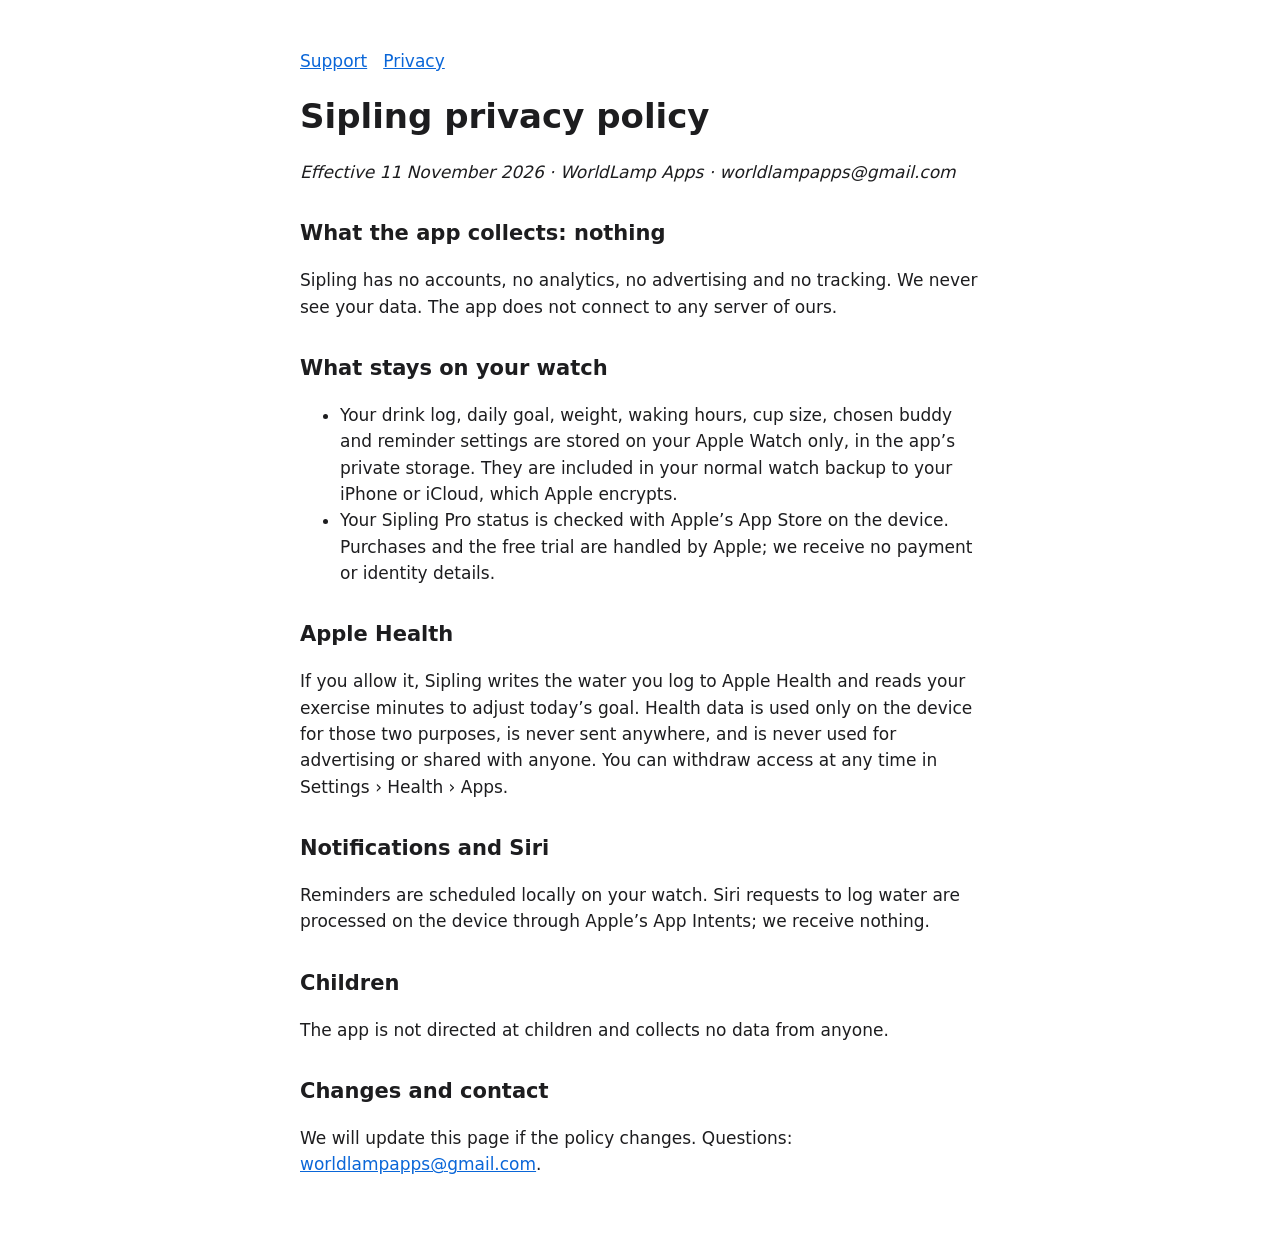
==== privacy/index.html @ 3fe57e6f "Sipling support and privacy pages" ====
<!doctype html><html lang="en"><head><meta charset="utf-8"><meta name="viewport" content="width=device-width,initial-scale=1"><title>Sipling Privacy Policy</title><link rel="stylesheet" href="../style.css"></head><body>
<nav><a href="../">Support</a><a href="./">Privacy</a></nav>
<h1>Sipling privacy policy</h1>
<p><em>Effective 11 November 2026 · WorldLamp Apps · worldlampapps@gmail.com</em></p>
<h2>What the app collects: nothing</h2>
<p>Sipling has no accounts, no analytics, no advertising and no tracking. We never see your data. The app does not connect to any server of ours.</p>
<h2>What stays on your watch</h2>
<ul>
<li>Your drink log, daily goal, weight, waking hours, cup size, chosen buddy and reminder settings are stored on your Apple Watch only, in the app’s private storage. They are included in your normal watch backup to your iPhone or iCloud, which Apple encrypts.</li>
<li>Your Sipling Pro status is checked with Apple’s App Store on the device. Purchases and the free trial are handled by Apple; we receive no payment or identity details.</li>
</ul>
<h2>Apple Health</h2>
<p>If you allow it, Sipling writes the water you log to Apple Health and reads your exercise minutes to adjust today’s goal. Health data is used only on the device for those two purposes, is never sent anywhere, and is never used for advertising or shared with anyone. You can withdraw access at any time in Settings › Health › Apps.</p>
<h2>Notifications and Siri</h2>
<p>Reminders are scheduled locally on your watch. Siri requests to log water are processed on the device through Apple’s App Intents; we receive nothing.</p>
<h2>Children</h2>
<p>The app is not directed at children and collects no data from anyone.</p>
<h2>Changes and contact</h2>
<p>We will update this page if the policy changes. Questions: <a href="mailto:worldlampapps@gmail.com">worldlampapps@gmail.com</a>.</p>
</body></html>
---- style.css ----
:root{color-scheme:light dark}body{font:17px/1.55 -apple-system,system-ui,sans-serif;max-width:680px;margin:0 auto;padding:48px 20px;color:#1d1d1f;background:#fff}h1{font-size:34px;line-height:1.15}h2{margin-top:32px;font-size:21px}a{color:#0a66d8}nav a{margin-right:16px}.hero{display:flex;align-items:center;gap:16px}.hero img{width:72px;height:72px;border-radius:18px}@media(prefers-color-scheme:dark){body{background:#111;color:#f2f2f2}a{color:#6fb0ff}}
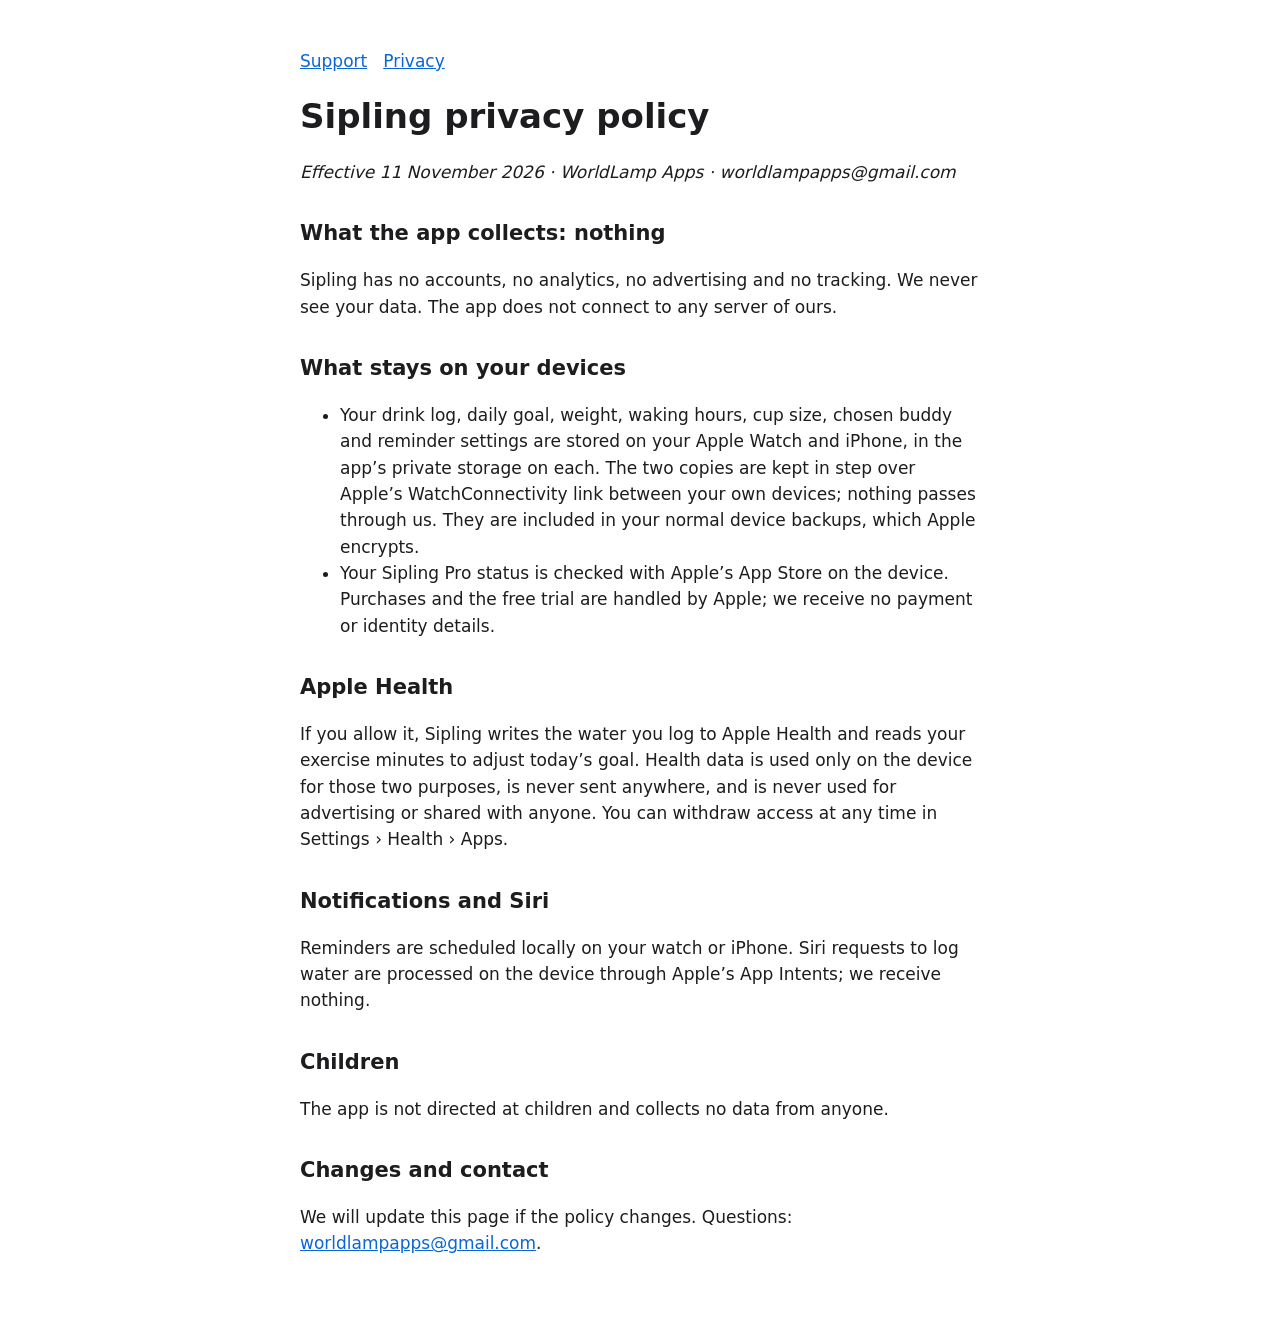
==== commit 2c6b3462: "Support and privacy pages: iPhone companion app Co-Authored-By: Claude Fable 5.1 <noreply@anthropic." ====
--- a/privacy/index.html
+++ b/privacy/index.html
@@ -4,15 +4,15 @@
 <p><em>Effective 11 November 2026 · WorldLamp Apps · worldlampapps@gmail.com</em></p>
 <h2>What the app collects: nothing</h2>
 <p>Sipling has no accounts, no analytics, no advertising and no tracking. We never see your data. The app does not connect to any server of ours.</p>
-<h2>What stays on your watch</h2>
+<h2>What stays on your devices</h2>
 <ul>
-<li>Your drink log, daily goal, weight, waking hours, cup size, chosen buddy and reminder settings are stored on your Apple Watch only, in the app’s private storage. They are included in your normal watch backup to your iPhone or iCloud, which Apple encrypts.</li>
+<li>Your drink log, daily goal, weight, waking hours, cup size, chosen buddy and reminder settings are stored on your Apple Watch and iPhone, in the app’s private storage on each. The two copies are kept in step over Apple’s WatchConnectivity link between your own devices; nothing passes through us. They are included in your normal device backups, which Apple encrypts.</li>
 <li>Your Sipling Pro status is checked with Apple’s App Store on the device. Purchases and the free trial are handled by Apple; we receive no payment or identity details.</li>
 </ul>
 <h2>Apple Health</h2>
 <p>If you allow it, Sipling writes the water you log to Apple Health and reads your exercise minutes to adjust today’s goal. Health data is used only on the device for those two purposes, is never sent anywhere, and is never used for advertising or shared with anyone. You can withdraw access at any time in Settings › Health › Apps.</p>
 <h2>Notifications and Siri</h2>
-<p>Reminders are scheduled locally on your watch. Siri requests to log water are processed on the device through Apple’s App Intents; we receive nothing.</p>
+<p>Reminders are scheduled locally on your watch or iPhone. Siri requests to log water are processed on the device through Apple’s App Intents; we receive nothing.</p>
 <h2>Children</h2>
 <p>The app is not directed at children and collects no data from anyone.</p>
 <h2>Changes and contact</h2>
